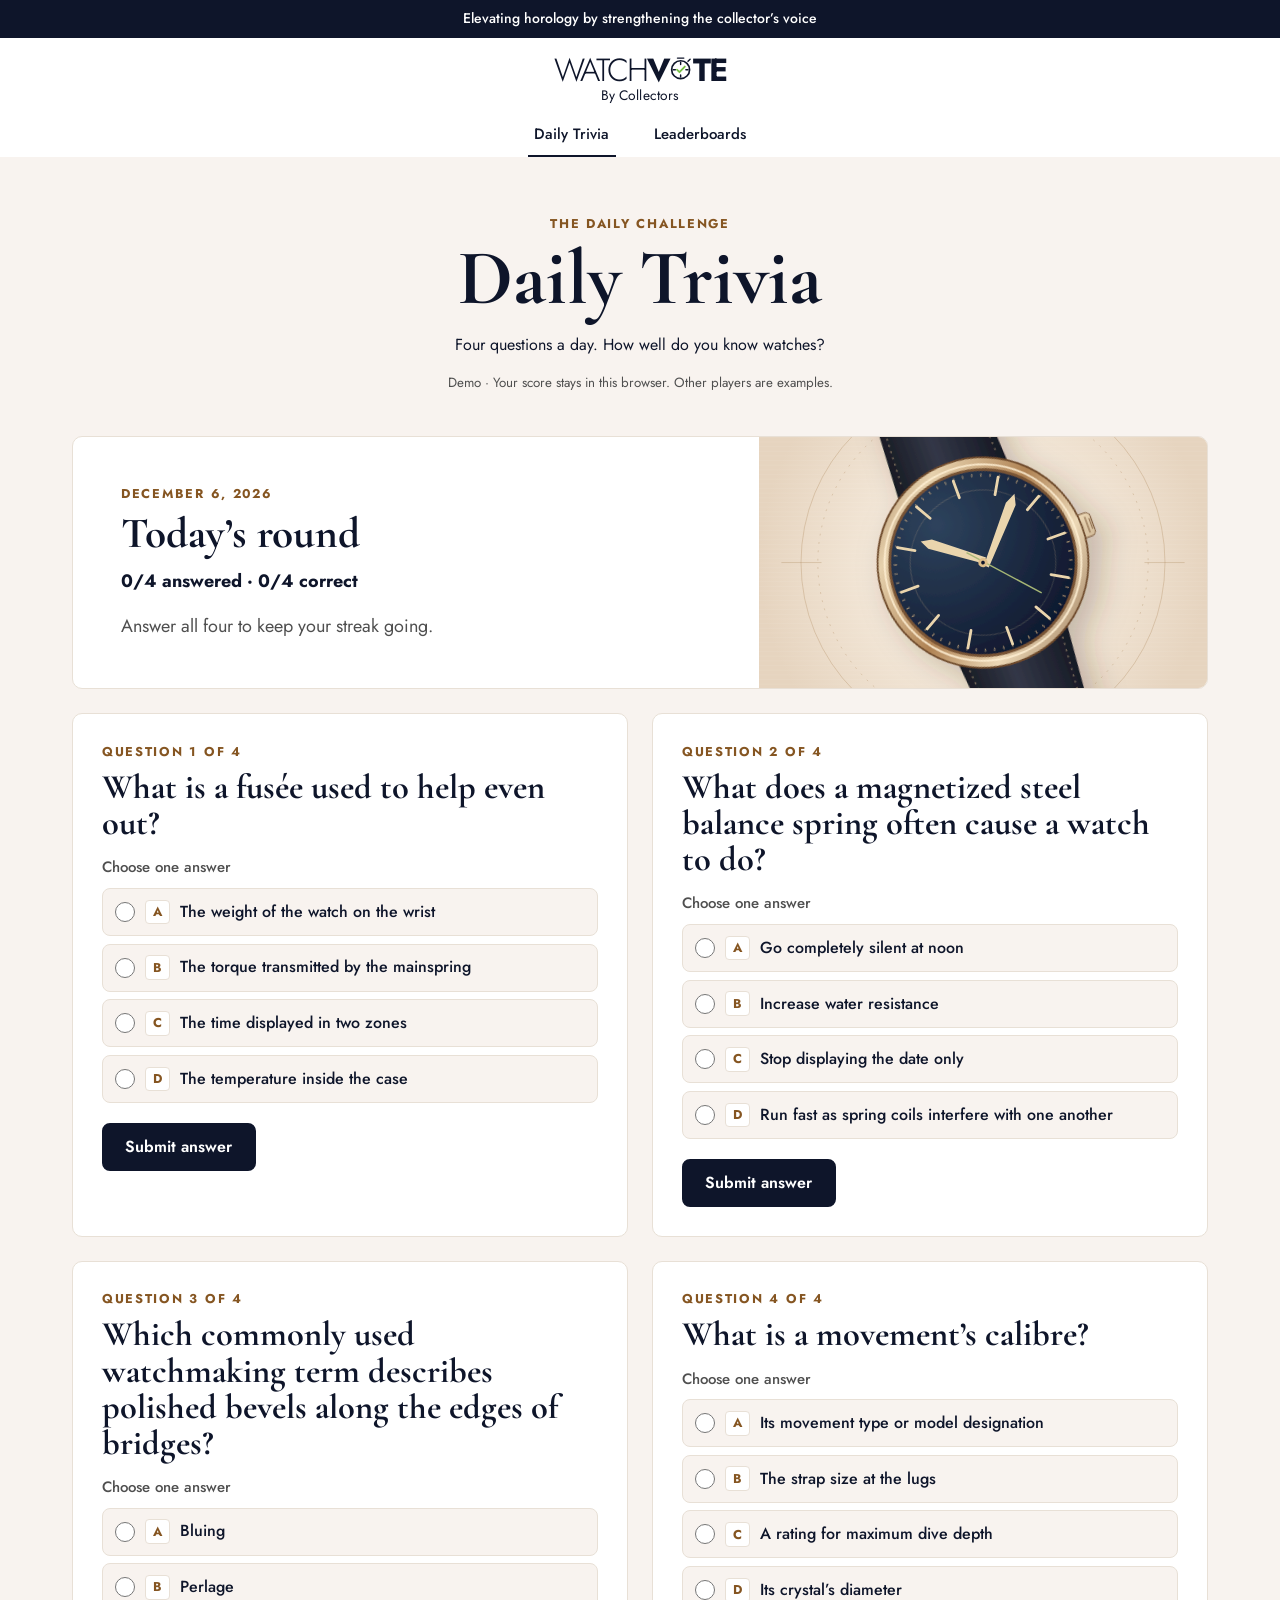
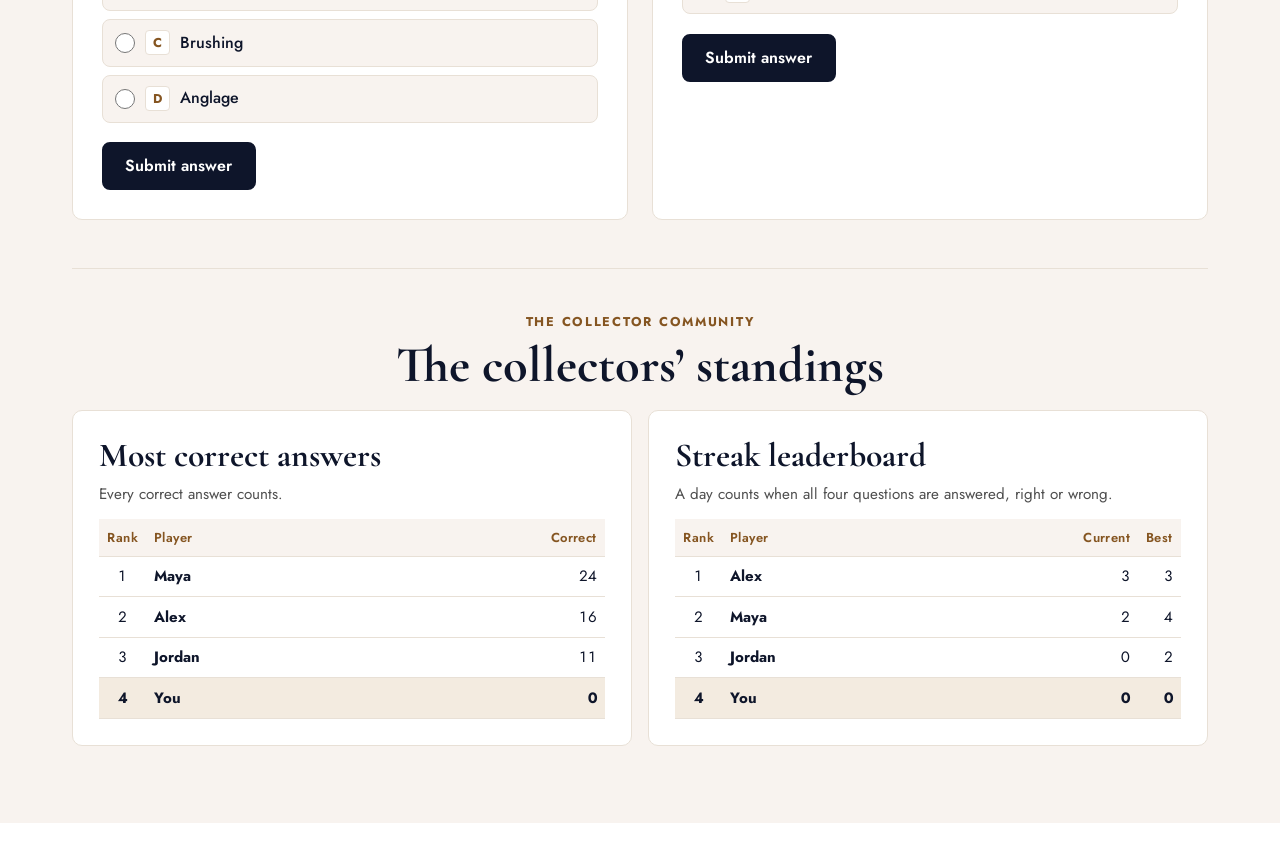
==== four/index.html @ b438f35d "Add a four-question daily trivia demo Co-Authored-By: Devin AI <158243242+devin-ai-integration[bot]@" ====
<!doctype html>
<html lang="en">
<head>
	<meta charset="utf-8">
	<meta name="viewport" content="width=device-width, initial-scale=1">
	<meta name="robots" content="noindex, nofollow">
	<title>WatchVote Daily Trivia · Four a Day</title>
	<link rel="stylesheet" href="../trivia.css">
	<link rel="stylesheet" href="./four.css">
	<script type="module" src="./four.mjs"></script>
</head>
<body>
	<main class="wv-trivia" aria-label="WatchVote Daily Trivia">
		<header class="wv-trivia__masthead">
			<p class="wv-trivia__tagline">Elevating horology by strengthening the collector’s voice</p>
			<div class="wv-trivia__brand">
				<div class="wv-trivia__wordmark" role="img" aria-label="WatchVote by Collectors">
					<span aria-hidden="true">WATCH<b>V<svg viewBox="0 0 24 24" focusable="false">
						<path d="M9 2h6m4 3 2-2M12 6v2m7 5h-2m-5 7v-2M5 13h2" fill="none" stroke="currentColor" stroke-width="1.35" stroke-linecap="round"/>
						<circle cx="12" cy="13" r="8.5" fill="none" stroke="currentColor" stroke-width="1.6"/>
						<path d="m8.5 13 2.4 2.4L16 10" fill="none" stroke="var(--wv-accent)" stroke-width="1.7" stroke-linecap="round" stroke-linejoin="round"/>
					</svg>TE</b></span>
					<small aria-hidden="true">By Collectors</small>
				</div>
			</div>
			<nav class="wv-trivia__tabs" aria-label="On this page">
				<a href="#today">Daily Trivia</a>
				<a href="#standings">Leaderboards</a>
			</nav>
		</header>
		<div class="wv-trivia__body">
			<div class="wv-trivia__intro">
				<p class="wv-trivia__eyebrow">The Daily Challenge</p>
				<h2>Daily Trivia</h2>
				<p>Four questions a day. How well do you know watches?</p>
				<small class="wv-trivia__demo-note">Demo · Your score stays in this browser. Other players are examples.</small>
			</div>
			<section class="wv-trivia__card wv-trivia__round four-summary" aria-labelledby="today">
				<div class="wv-trivia__round-content">
					<p class="wv-trivia__eyebrow"><time id="round-date"></time></p>
					<h3 id="today">Today’s round</h3>
					<p id="progress" role="status">Loading today’s questions…</p>
					<p>Answer all four to keep your streak going.</p>
					<noscript><p>Enable JavaScript to play this demo.</p></noscript>
				</div>
				<div class="wv-trivia__dial" aria-hidden="true"></div>
			</section>
			<div class="four-questions" id="questions"></div>
			<section class="wv-trivia__standings" id="standings" aria-labelledby="standings-title">
				<p class="wv-trivia__eyebrow">The Collector Community</p>
				<h2 id="standings-title">The collectors’ standings</h2>
				<div class="wv-trivia__boards" id="boards"></div>
			</section>
		</div>
	</main>
</body>
</html>
---- trivia.css ----
@font-face {
	font-family: "WatchVote Jost";
	src: url("assets/fonts/jost-latin-wght-normal.woff2") format("woff2");
	font-weight: 100 900;
	font-display: swap;
}

@font-face {
	font-family: "WatchVote Cormorant";
	src: url("assets/fonts/cormorant-garamond-latin-wght-normal.woff2") format("woff2");
	font-weight: 300 700;
	font-display: swap;
}

body {
	margin: 0;
}

.wv-trivia {
	--wv-ink: #0e152a;
	--wv-paper: #fff;
	--wv-accent: #76c146;
	--wv-bronze: #855521;
	--wv-muted: #4f4f4f;
	--wv-line: #e8e0d6;
	--wv-warm: #f8f3ef;
	--wv-sand: #ebddcf;
	--wv-display: "WatchVote Cormorant", "Cormorant Garamond", Georgia, serif;
}

.wv-trivia {
	background: var(--wv-warm);
	box-sizing: border-box;
	color: var(--wv-ink);
	container: wv-trivia / inline-size;
	flex: 1 1 100%;
	font-family: "WatchVote Jost", Jost, system-ui, sans-serif;
	font-size: 1rem;
	line-height: 1.5;
	margin: 0 auto 2rem;
	min-width: 0;
	width: 100%;
}

.wv-trivia__demo-note {
	display: block;
	margin-top: .75rem;
	color: var(--wv-muted);
}

.wv-trivia *,
.wv-trivia *::before,
.wv-trivia *::after {
	box-sizing: border-box;
}

.wv-trivia h2,
.wv-trivia h3 {
	color: inherit;
	font-family: var(--wv-display);
	font-weight: 700;
	line-height: 1.05;
	margin: 0 0 .65rem;
}

.wv-trivia h3 {
	font-size: clamp(1.8rem, 4vw, 2.7rem);
}

.wv-trivia__masthead {
	background: var(--wv-paper);
	text-align: center;
}

.wv-trivia .wv-trivia__tagline {
	background: var(--wv-ink);
	color: var(--wv-paper);
	font-size: .875rem;
	font-weight: 500;
	margin: 0;
	padding: .52rem 1rem;
}

.wv-trivia__brand { padding: 1rem 1rem .65rem; }

.wv-trivia__wordmark {
	display: inline-flex;
	flex-direction: column;
	font-size: clamp(1.55rem, 4vw, 2rem);
	font-weight: 300;
	letter-spacing: -.055em;
	line-height: 1;
}

.wv-trivia__wordmark b { font-weight: 700; }
.wv-trivia__wordmark svg {
	display: inline-block;
	height: .79em;
	margin-inline: -.035em;
	vertical-align: -.016em;
	width: .79em;
}

.wv-trivia__wordmark small {
	font-size: .43em;
	font-weight: 400;
	letter-spacing: .01em;
	margin-top: .2rem;
}

.wv-trivia__tabs {
	display: flex;
	flex-wrap: wrap;
	gap: clamp(.6rem, 4vw, 2rem);
	justify-content: center;
}

.wv-trivia .wv-trivia__tabs a {
	border-bottom: 2px solid transparent;
	color: var(--wv-ink);
	font-size: .9375rem;
	font-weight: 500;
	min-height: 2.75rem;
	padding: .65rem .4rem .55rem;
	text-decoration: none;
}

.wv-trivia .wv-trivia__tabs a:first-child { border-color: var(--wv-ink); }
.wv-trivia .wv-trivia__tabs a:hover { color: var(--wv-bronze); }
.wv-trivia .wv-trivia__tabs a:focus-visible { outline: 2px solid var(--wv-bronze); outline-offset: -2px; }

.wv-trivia__body {
	margin-inline: auto;
	max-width: 77rem;
	padding: clamp(1.75rem, 4.5vw, 3.75rem) clamp(.9rem, 4vw, 3rem) clamp(2.25rem, 6vw, 5rem);
}

.wv-trivia__intro {
	margin: 0 0 clamp(1.5rem, 4vw, 2.65rem);
	text-align: center;
}

.wv-trivia__intro h2 {
	font-size: clamp(2.8rem, 6.2vw, 4.9rem);
	line-height: .98;
}

.wv-trivia__intro p:last-child,
.wv-trivia__round-content > p:not(.wv-trivia__eyebrow) {
	color: var(--wv-muted);
	font-size: clamp(.975rem, 2.5vw, 1.125rem);
	margin-bottom: 0;
}

.wv-trivia .wv-trivia__eyebrow {
	color: var(--wv-bronze);
	font-size: .8rem;
	font-weight: 700;
	letter-spacing: .135em;
	line-height: 1.35;
	margin: 0 0 .55rem;
	text-transform: uppercase;
}

.wv-trivia .wv-trivia__card {
	background: var(--wv-paper);
	border: 1px solid var(--wv-line);
	border-radius: .625rem;
}

.wv-trivia__round {
	display: grid;
	grid-template-columns: minmax(0, 1.3fr) minmax(0, .85fr);
	overflow: hidden;
}
.wv-trivia__round { scroll-margin-top: 1rem; }

.wv-trivia__round-content {
	align-self: center;
	min-width: 0;
	overflow-wrap: anywhere;
	padding: clamp(1.25rem, 4vw, 3rem);
}

.wv-trivia__dial {
	background: var(--wv-sand) url("assets/trivia-dial.svg") center / cover no-repeat;
	min-height: 22rem;
}

.wv-trivia fieldset { border: 0; margin: 0; min-width: 0; padding: 0; }
.wv-trivia .wv-trivia__legend {
	color: var(--wv-muted);
	font-size: .9375rem;
	font-weight: 500;
	line-height: 1.4;
	margin: .55rem 0 .6rem;
	padding: 0;
}
.wv-trivia .wv-trivia__option {
	align-items: center;
	background: var(--wv-warm);
	border: 1px solid var(--wv-line);
	border-radius: .5rem;
	cursor: pointer;
	display: flex;
	font-weight: 500;
	gap: .65rem;
	line-height: 1.4;
	margin-bottom: .48rem;
	min-height: 3rem;
	padding: .5rem .75rem;
	-webkit-tap-highlight-color: transparent;
	touch-action: manipulation;
	transition: background-color .15s ease, border-color .15s ease;
}
.wv-trivia .wv-trivia__option:focus-within {
	outline: 2px solid var(--wv-bronze);
	outline-offset: 2px;
}
.wv-trivia .wv-trivia__option:has(input:checked) {
	background: var(--wv-ink);
	border-color: var(--wv-ink);
	color: var(--wv-paper);
}
.wv-trivia .wv-trivia__option input {
	accent-color: var(--wv-bronze);
	flex-shrink: 0;
	height: 1.25rem;
	margin: 0;
	width: 1.25rem;
}
.wv-trivia__letter {
	background: var(--wv-paper);
	border: 1px solid var(--wv-line);
	border-radius: .25rem;
	color: var(--wv-bronze);
	display: grid;
	flex-shrink: 0;
	font-size: .8rem;
	font-weight: 700;
	min-height: 1.55rem;
	min-width: 1.55rem;
	place-items: center;
}

.wv-trivia__option:has(input:checked) .wv-trivia__letter {
	background: var(--wv-sand);
	border-color: var(--wv-sand);
}
.wv-trivia__option-text {
	min-width: 0;
	overflow-wrap: break-word;
}

.wv-trivia .wv-trivia__button {
	align-items: center;
	background: var(--wv-ink);
	border: 2px solid var(--wv-ink);
	border-radius: .5rem;
	color: var(--wv-paper);
	cursor: pointer;
	display: inline-flex;
	font: inherit;
	font-weight: 600;
	justify-content: center;
	line-height: 1.25;
	margin-top: .75rem;
	min-height: 3rem;
	padding: .75rem 1.35rem;
	text-align: center;
	text-decoration: none;
	-webkit-tap-highlight-color: transparent;
	touch-action: manipulation;
}
@media (hover: hover) {
	.wv-trivia fieldset .wv-trivia__option:hover:not(:has(input:checked)) {
		border-color: var(--wv-bronze);
	}
	.wv-trivia .wv-trivia__button:hover {
		background: var(--wv-bronze);
		border-color: var(--wv-bronze);
	}
}
.wv-trivia .wv-trivia__button:active {
	background: var(--wv-bronze);
	border-color: var(--wv-bronze);
}
.wv-trivia .wv-trivia__button:focus-visible { outline: 2px solid var(--wv-bronze); outline-offset: 3px; }
.wv-trivia__actions { display: flex; flex-wrap: wrap; gap: .65rem; margin-top: .75rem; }
.wv-trivia__actions .wv-trivia__button { margin-top: 0; }
.wv-trivia .wv-trivia__button--secondary { background: var(--wv-paper); color: var(--wv-ink); }
.wv-trivia .wv-trivia__button--secondary:hover,
.wv-trivia .wv-trivia__button--secondary:active {
	background: var(--wv-bronze);
	border-color: var(--wv-bronze);
	color: var(--wv-paper);
}
.wv-trivia__feedback {
	background: #eef5e7;
	border: 1px solid #b9cead;
	border-inline-start: .25rem solid #52843b;
	border-radius: .375rem;
	color: #24471f;
	font-weight: 600;
	line-height: 1.45;
	margin: 0 0 1rem;
	padding: .75rem 1rem;
}
.wv-trivia__feedback--incorrect {
	background: #fbefe8;
	border-color: #e4c8b5;
	border-inline-start-color: #a34e30;
	color: #6e341c;
}
.wv-trivia__alert {
	background: #fef2f2;
	border-left: .25rem solid #b91c1c;
	border-radius: 0 .35rem .35rem 0;
	color: #7f1d1d;
	font-weight: 600;
	line-height: 1.45;
	margin: 0 0 1rem;
	padding: .75rem 1rem;
}
.wv-trivia__hint {
	color: var(--wv-muted);
	font-size: .875rem;
	line-height: 1.45;
	margin: .75rem 0 0;
}

.wv-trivia .wv-trivia__review { list-style: none; margin: 0; padding: 0; }
.wv-trivia .wv-trivia__review .wv-trivia__option { cursor: default; flex-wrap: wrap; }
.wv-trivia .wv-trivia__option--correct { background: #eef5e7; border-color: #b9cead; }
.wv-trivia .wv-trivia__option--incorrect { background: #fbefe8; border-color: #e4c8b5; }
.wv-trivia__badge {
	background: var(--wv-ink);
	border-radius: .3rem;
	color: var(--wv-paper);
	display: inline-block;
	font-size: .75rem;
	font-weight: 700;
	padding: .1em .45em;
}
.wv-trivia__review .wv-trivia__badge { margin-inline-start: auto; }
.wv-trivia__option--correct .wv-trivia__badge { background: #24471f; }
.wv-trivia__option--incorrect .wv-trivia__badge { background: #6e341c; }

.wv-trivia__standings {
	border-top: 1px solid var(--wv-line);
	margin-top: clamp(1.6rem, 4vw, 3rem);
	padding-top: clamp(1.6rem, 4vw, 2.75rem);
	text-align: center;
}

.wv-trivia__standings h2 { font-size: clamp(2rem, 4vw, 3.15rem); }
.wv-trivia__boards {
	display: grid;
	gap: 1rem;
	grid-template-columns: repeat(2, minmax(0, 1fr));
	margin-top: 1.15rem;
	text-align: start;
}

.wv-trivia .wv-trivia__board { padding: clamp(1rem, 3vw, 1.65rem); }
.wv-trivia__board h3 { font-size: clamp(1.65rem, 3.5vw, 2.1rem); }
.wv-trivia .wv-trivia__board-description { color: var(--wv-muted); font-size: .95rem; margin: 0 0 .8rem; }
.wv-trivia__table-wrap {
	overflow-x: auto;
	-webkit-overflow-scrolling: touch;
}
.wv-trivia .wv-trivia__board table {
	border-collapse: collapse;
	font-size: .9375rem;
	line-height: 1.35;
	margin: 0;
	width: 100%;
}
.wv-trivia .wv-trivia__board th,
.wv-trivia .wv-trivia__board td {
	background: var(--wv-paper);
	border: 0;
	border-bottom: 1px solid var(--wv-line);
	padding: .6rem .5rem;
	text-align: left;
	vertical-align: middle;
}
.wv-trivia .wv-trivia__board thead th {
	background: var(--wv-warm);
	color: var(--wv-bronze);
	font-size: .8125rem;
	font-weight: 600;
	letter-spacing: .03em;
	white-space: nowrap;
}
.wv-trivia .wv-trivia__board .wv-trivia__col-rank {
	font-variant-numeric: tabular-nums;
	text-align: center;
	white-space: nowrap;
	width: 1%;
}
.wv-trivia .wv-trivia__board .wv-trivia__col-player {
	overflow-wrap: anywhere;
}
.wv-trivia .wv-trivia__board .wv-trivia__col-num {
	font-variant-numeric: tabular-nums;
	text-align: right;
	white-space: nowrap;
	width: 1%;
}
.wv-trivia .wv-trivia__board tbody tr.wv-trivia__row--current th,
.wv-trivia .wv-trivia__board tbody tr.wv-trivia__row--current td {
	background: #f3ebe0;
	font-weight: 700;
}

@media (max-width: 46rem) {
	.wv-trivia__boards { grid-template-columns: minmax(0, 1fr); }
	.wv-trivia__round { grid-template-columns: minmax(0, 1fr); }
	.wv-trivia__dial {
		background-size: min(21rem, 100%) auto;
		background-repeat: repeat-x;
		min-height: clamp(8rem, 30vw, 12rem);
	}
}

@container wv-trivia (max-width: 46rem) {
	.wv-trivia__boards,
	.wv-trivia__round { grid-template-columns: minmax(0, 1fr); }
	.wv-trivia__body { padding-inline: clamp(.9rem, 4cqi, 3rem); }
	.wv-trivia__dial {
		background-size: min(21rem, 100%) auto;
		background-repeat: repeat-x;
		min-height: clamp(8rem, 30cqi, 12rem);
	}
}

@media (max-width: 36rem) {
	.wv-trivia .wv-trivia__tagline { font-size: .75rem; }
	.wv-trivia .wv-trivia__button {
		width: 100%;
	}
	.wv-trivia .wv-trivia__board table {
		font-size: .875rem;
	}
	.wv-trivia .wv-trivia__board th,
	.wv-trivia .wv-trivia__board td {
		padding: .55rem .35rem;
	}
	.wv-trivia .wv-trivia__board thead th {
		font-size: .78rem;
	}
}
---- four/four.css ----
.four-summary .wv-trivia__dial {
	min-height: clamp(8rem, 23cqi, 14rem);
}

.four-summary #progress {
	margin-block: .75rem .25rem;
	font-weight: 700;
	color: var(--wv-ink);
}

.four-questions {
	display: grid;
	grid-template-columns: repeat(2, minmax(0, 1fr));
	gap: clamp(1rem, 3cqi, 1.5rem);
	margin-block-start: clamp(1rem, 3cqi, 1.5rem);
}

.four-question {
	padding: clamp(1.1rem, 3cqi, 1.8rem);
	overflow-wrap: anywhere;
}

.four-question h3 {
	font-size: clamp(1.65rem, 3cqi, 2.15rem);
	margin-bottom: 1rem;
}

@media (max-width: 46rem) {
	.four-questions { grid-template-columns: minmax(0, 1fr); }
}

@container wv-trivia (max-width: 46rem) {
	.four-questions { grid-template-columns: minmax(0, 1fr); }
}
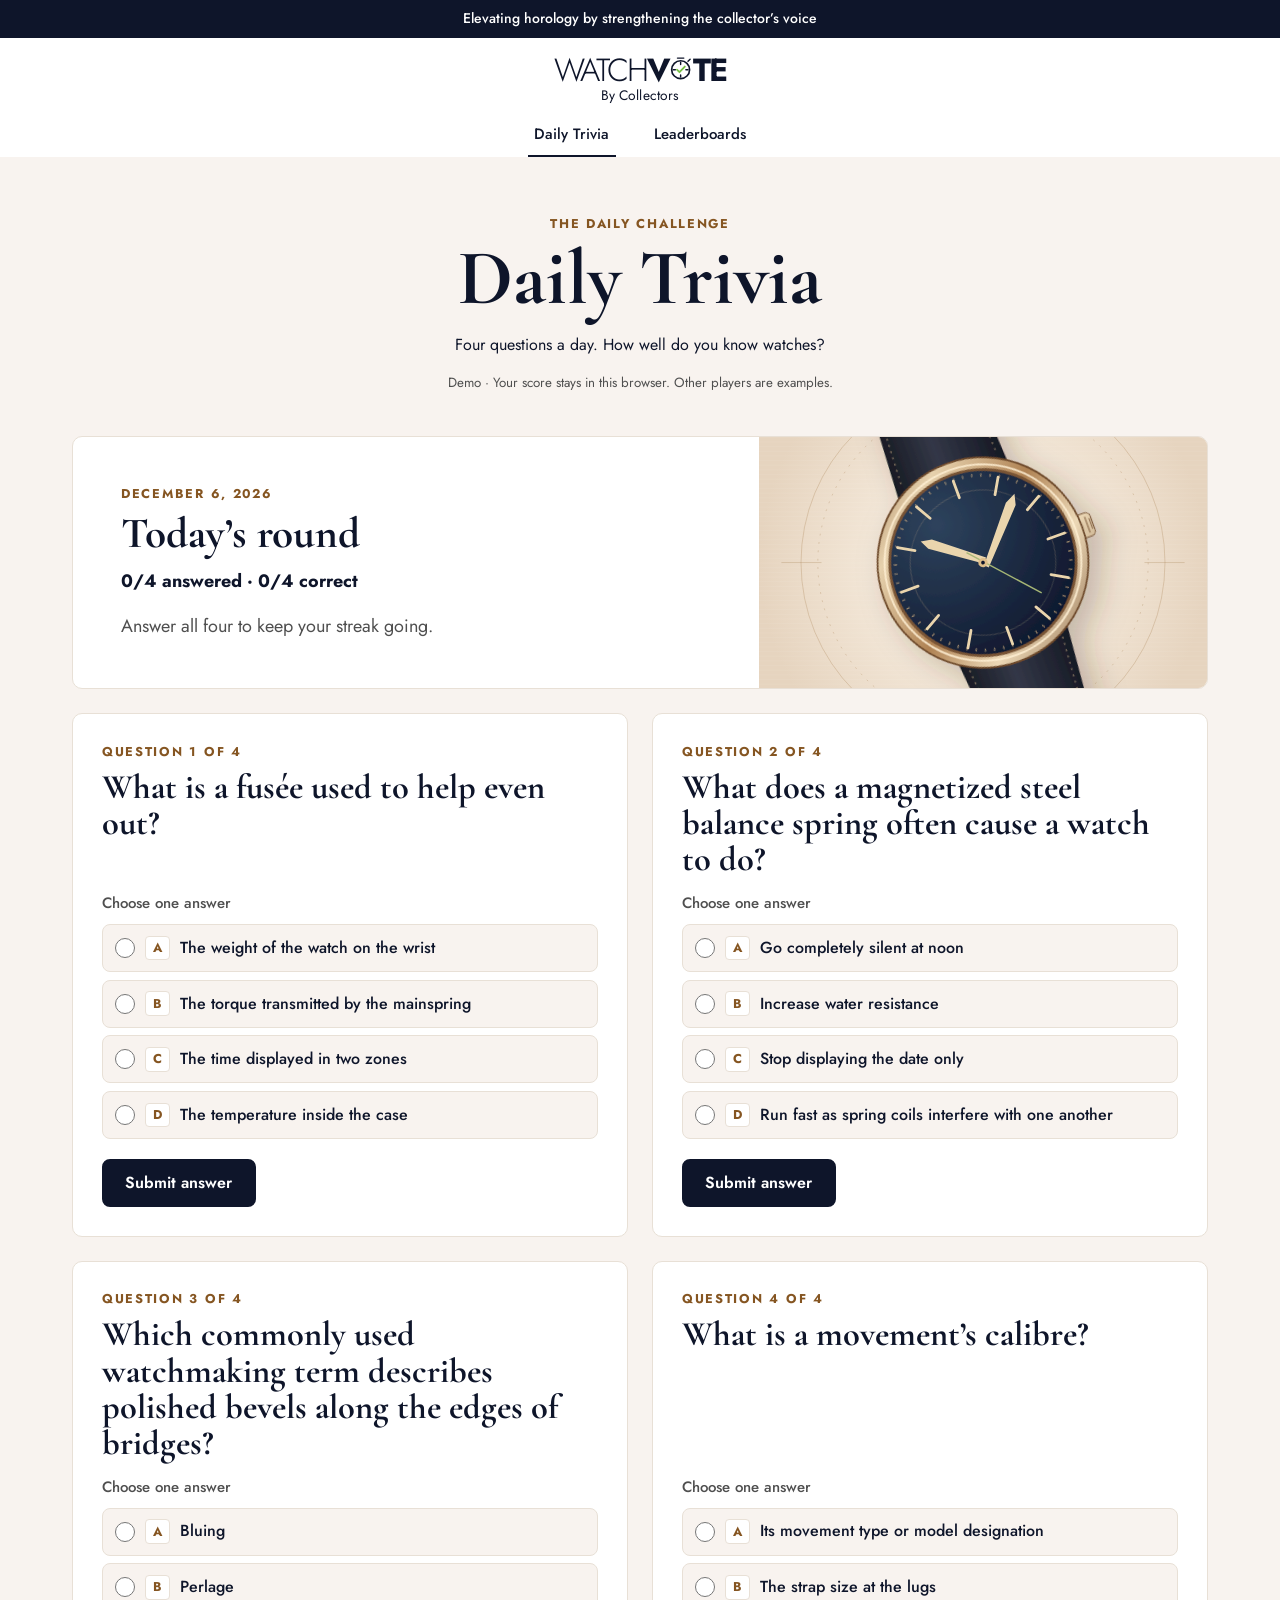
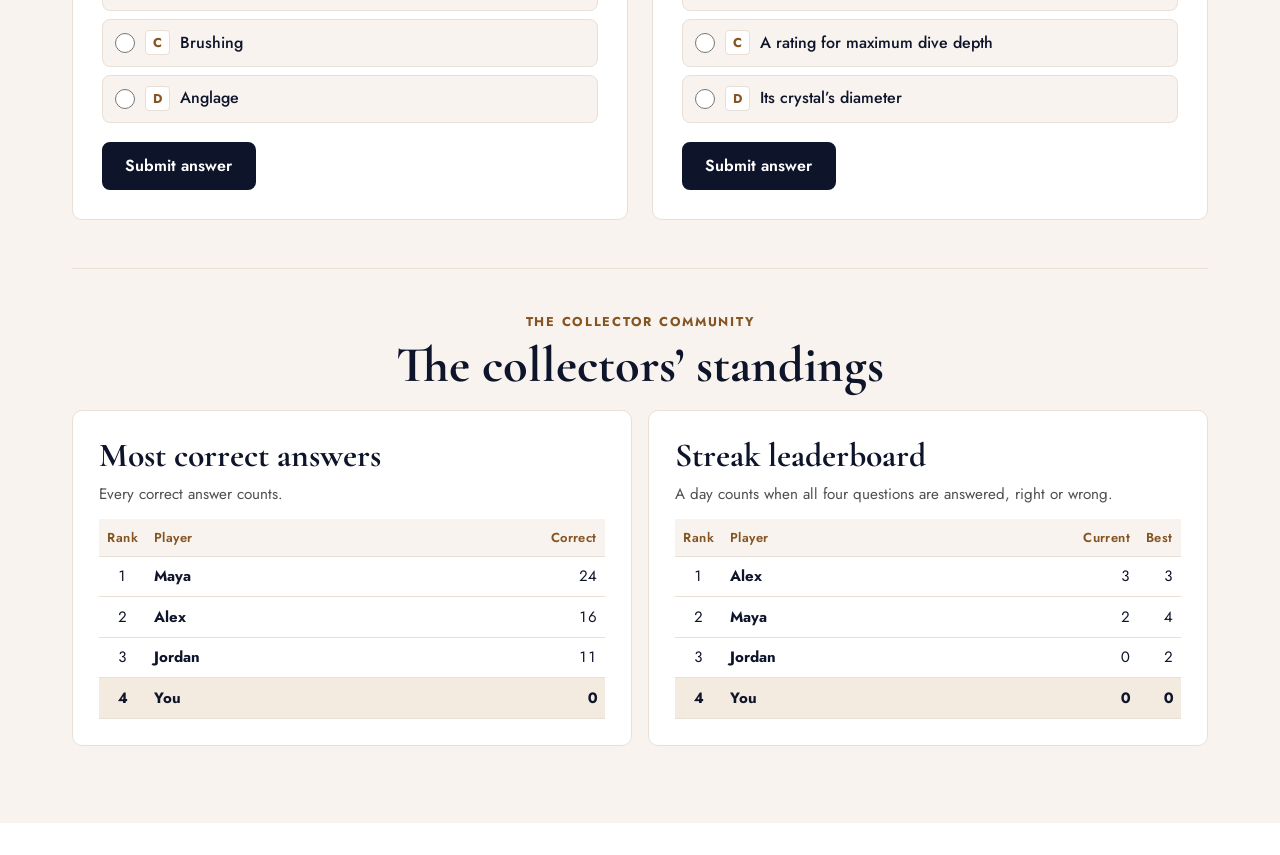
==== commit 7c4b30ea: "Align paired trivia question cards Co-Authored-By: Devin AI <158243242+devin-ai-integration[bot]@use" ====
--- a/four/index.html
+++ b/four/index.html
@@ -7,6 +7,7 @@
 	<title>WatchVote Daily Trivia · Four a Day</title>
 	<link rel="stylesheet" href="../trivia.css">
 	<link rel="stylesheet" href="./four.css">
+	<link rel="stylesheet" href="../question-grid.css">
 	<script type="module" src="./four.mjs"></script>
 </head>
 <body>
@@ -45,7 +46,7 @@
 				</div>
 				<div class="wv-trivia__dial" aria-hidden="true"></div>
 			</section>
-			<div class="four-questions" id="questions"></div>
+			<div class="four-questions paired-questions" id="questions"></div>
 			<section class="wv-trivia__standings" id="standings" aria-labelledby="standings-title">
 				<p class="wv-trivia__eyebrow">The Collector Community</p>
 				<h2 id="standings-title">The collectors’ standings</h2>
--- a/question-grid.css
+++ b/question-grid.css
@@ -0,0 +1,53 @@
+@media (hover: hover) {
+	.wv-trivia .paired-options .wv-trivia__option:hover:not(:has(input:checked)) {
+		border-color: var(--wv-bronze);
+	}
+}
+
+@media (width > 46rem) {
+	@container wv-trivia (width > 46rem) {
+		.paired-questions {
+			grid-template-rows: repeat(2, [label] auto [feature] auto [prompt] auto [crop] auto
+				[status] auto [explanation] auto [reveal] auto [community] auto
+				[options] auto auto auto auto [action] auto);
+			row-gap: 0;
+		}
+		.paired-question, .paired-body, .paired-form, .paired-options, .paired-review {
+			display: grid;
+			grid-template-columns: minmax(0, 1fr);
+			grid-template-rows: subgrid;
+		}
+		.paired-question {
+			grid-row: span 13;
+			align-items: start;
+		}
+		.paired-question:nth-child(-n+2) { margin-block-end: clamp(1rem, 3cqi, 1.5rem); }
+		.paired-question > .wv-trivia__eyebrow:first-child { grid-row: label; }
+		.paired-question > .paired-feature { grid-row: feature; }
+		.paired-question > h3 { grid-row: prompt; }
+		.paired-body {
+			grid-row: crop / span 10;
+			align-self: stretch;
+		}
+		.paired-form { grid-row: status / span 9; }
+		.paired-body > .v2-picture:first-child { grid-row: crop; }
+		.paired-form > .wv-trivia__legend, .paired-body > .wv-trivia__feedback { grid-row: status; }
+		.paired-form > .wv-trivia__legend { margin-block-start: 0; }
+		.paired-body > .v2-explanation { grid-row: explanation; }
+		.paired-body > .v2-picture:not(:first-child) { grid-row: reveal; }
+		.paired-body > .v2-community { grid-row: community; }
+		.paired-options, .paired-review { grid-row: options / span 4; }
+		.wv-trivia.v2 .paired-review .wv-trivia__option { align-content: space-between; }
+		.paired-form > .wv-trivia__button, .paired-body > .wv-trivia__hint {
+			grid-row: action;
+			justify-self: start;
+		}
+		.paired-body > :not(.paired-form, .paired-review), .paired-form > :not(.paired-options) {
+			align-self: start;
+		}
+		.wv-trivia .paired-question.v2-connoisseur {
+			border-block-start-width: 1px;
+			box-shadow: inset 0 .16rem #ad8145;
+		}
+	}
+}
